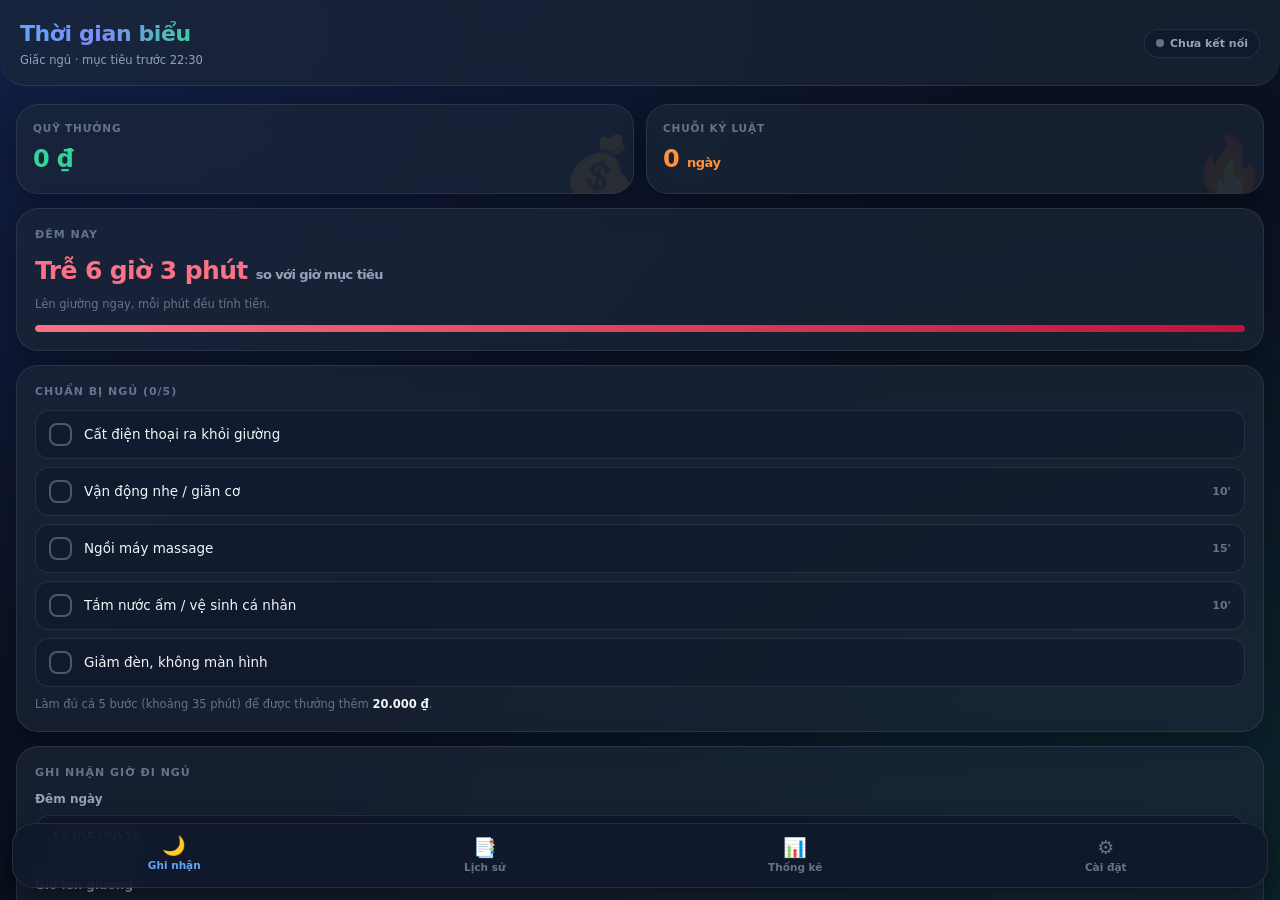
==== index.html @ df1a999c "Khoi tao Thoi gian bieu - module Giac ngu (PWA) Ung dung PWA theo doi gio di ngu voi co che thuong/p" ====
<!DOCTYPE html>
<html lang="vi">
<head>
<meta charset="UTF-8">
<meta name="viewport" content="width=device-width, initial-scale=1, viewport-fit=cover, maximum-scale=1, user-scalable=no">
<title>Thời gian biểu</title>
<meta name="description" content="Thời gian biểu cá nhân - bắt đầu với module giấc ngủ, thưởng phạt bằng tiền, đồng bộ Google Sheets.">
<meta name="theme-color" content="#0b1121">
<meta name="mobile-web-app-capable" content="yes">
<meta name="apple-mobile-web-app-capable" content="yes">
<meta name="apple-mobile-web-app-status-bar-style" content="black-translucent">
<meta name="apple-mobile-web-app-title" content="Thời gian biểu">
<link rel="manifest" href="manifest.webmanifest">
<link rel="icon" href="icons/icon-192.png">
<link rel="apple-touch-icon" href="icons/apple-touch-icon.png">
<link rel="stylesheet" href="css/style.css">
</head>
<body>

<header>
  <div class="brand">
    <h1>Thời gian biểu</h1>
    <p id="brand-sub">Kỷ luật đi ngủ đúng giờ</p>
  </div>
  <button id="sync-chip" type="button" title="Nhấn để đồng bộ lại">
    <span class="dot"></span><span id="sync-text">Ngoại tuyến</span>
  </button>
</header>

<main>

  <!-- ============ TAB: GHI NHẬN ============ -->
  <section id="tab-home" class="tab active">
    <div id="install-bar">
      <span style="flex:1">Cài app vào màn hình chính để dùng như ứng dụng thật.</span>
      <button class="btn" id="btn-install" type="button">Cài đặt</button>
    </div>

    <div class="stack">
      <div class="grid2">
        <div class="panel stat">
          <span class="ghost">&#128176;</span>
          <div class="label">Quỹ thưởng</div>
          <div class="value pos" id="ui-balance">0 &#8363;</div>
        </div>
        <div class="panel stat">
          <span class="ghost">&#128293;</span>
          <div class="label">Chuỗi kỷ luật</div>
          <div class="value warn"><span id="ui-streak">0</span> <span style="font-size:13px;font-weight:600">ngày</span></div>
        </div>
      </div>

      <div class="panel" id="countdown-panel">
        <div class="section-title">Đêm nay</div>
        <div id="cd-main">--</div>
        <div id="cd-sub" class="hint" style="margin-top:6px"></div>
        <div id="cd-bar"><span id="cd-fill"></span></div>
      </div>

      <div class="panel">
        <div class="section-title">Chuẩn bị ngủ <span id="routine-count" style="color:var(--dim);font-weight:600"></span></div>
        <div id="routine-list"></div>
        <div class="hint" id="routine-hint"></div>
      </div>

      <div class="panel">
        <div class="section-title">Ghi nhận giờ đi ngủ</div>

        <div class="field">
          <label class="fl" for="in-date">Đêm ngày</label>
          <input type="date" id="in-date">
        </div>
        <div class="field">
          <label class="fl" for="in-time">Giờ lên giường</label>
          <input type="time" id="in-time">
        </div>
        <div class="field">
          <label class="fl" for="in-wake">Giờ thức dậy <span style="color:var(--dim);font-weight:400">(không bắt buộc)</span></label>
          <input type="time" id="in-wake">
        </div>

        <div id="preview">
          <div>
            <div class="pv-msg" id="pv-msg">Chọn giờ để xem mức thưởng/phạt.</div>
            <div class="pv-msg" id="pv-extra" style="margin-top:4px;color:var(--dim)"></div>
          </div>
          <div class="pv-amt" id="pv-amt">--</div>
        </div>

        <div style="margin-top:14px" class="btn-row">
          <button class="btn ghost" id="btn-now" type="button">&#9200; Bây giờ</button>
          <button class="btn" id="btn-save" type="button">&#10003; Xác nhận</button>
        </div>
      </div>

      <div class="panel">
        <div class="section-title">Gần đây</div>
        <div id="recent-list" class="stack"></div>
      </div>
    </div>
  </section>

  <!-- ============ TAB: LỊCH SỬ ============ -->
  <section id="tab-history" class="tab">
    <div class="stack">
      <div class="panel">
        <div class="section-title">Bộ lọc</div>
        <select id="filter-month"></select>
        <div class="btn-row" style="margin-top:12px">
          <button class="btn ghost" id="btn-pull" type="button">&#8681; Tải từ Sheet</button>
          <button class="btn ghost" id="btn-export" type="button">&#128190; Xuất CSV</button>
        </div>
      </div>
      <div id="history-list" class="stack"></div>
    </div>
  </section>

  <!-- ============ TAB: THỐNG KÊ ============ -->
  <section id="tab-stats" class="tab">
    <div class="stack">
      <div class="panel">
        <div class="section-title">14 ngày gần nhất</div>
        <div class="chart" id="chart"></div>
        <div class="legend">
          <span><i style="background:#34d399"></i>Đúng giờ</span>
          <span><i style="background:#fb7185"></i>Trễ giờ</span>
          <span><i style="background:rgba(148,163,184,.3)"></i>Không ghi</span>
        </div>
        <div class="hint">Cột càng cao = đi ngủ càng muộn.</div>
      </div>

      <div class="grid2">
        <div class="panel stat">
          <div class="label">Thưởng tháng này</div>
          <div class="value pos" id="st-month-reward" style="font-size:19px">0 &#8363;</div>
        </div>
        <div class="panel stat">
          <div class="label">Phạt tháng này</div>
          <div class="value neg" id="st-month-penalty" style="font-size:19px">0 &#8363;</div>
        </div>
      </div>

      <div class="panel">
        <div class="section-title">Tổng quan</div>
        <div class="kv"><span class="k">Số đêm đã ghi</span><span class="v" id="st-count">0</span></div>
        <div class="kv"><span class="k">Tỉ lệ đúng giờ</span><span class="v" id="st-rate">0%</span></div>
        <div class="kv"><span class="k">Giờ ngủ trung bình</span><span class="v" id="st-avg">--:--</span></div>
        <div class="kv"><span class="k">Thời lượng ngủ TB</span><span class="v" id="st-dur">--</span></div>
        <div class="kv"><span class="k">Chuỗi dài nhất</span><span class="v" id="st-best">0 ngày</span></div>
        <div class="kv"><span class="k">Chuỗi hiện tại</span><span class="v" id="st-cur">0 ngày</span></div>
        <div class="kv"><span class="k">Tổng quỹ</span><span class="v" id="st-total">0 &#8363;</span></div>
      </div>
    </div>
  </section>

  <!-- ============ TAB: CÀI ĐẶT ============ -->
  <section id="tab-settings" class="tab">
    <div class="stack">

      <div class="panel">
        <div class="section-title">Kết nối Google Sheets</div>
        <div class="field">
          <label class="fl" for="set-url">URL Web App (/exec)</label>
          <input type="url" id="set-url" placeholder="https://script.google.com/macros/s/.../exec" autocomplete="off" spellcheck="false">
        </div>
        <div class="btn-row" style="margin-top:12px">
          <button class="btn ghost" id="btn-test" type="button">Kiểm tra</button>
          <button class="btn" id="btn-save-url" type="button">Lưu URL</button>
        </div>
        <div class="hint" id="conn-info">Chưa kiểm tra kết nối.</div>
      </div>

      <div class="panel">
        <details class="acc">
          <summary>Hướng dẫn cài đặt Google Sheets</summary>
          <ol class="guide">
            <li>Mở Google Sheet của bạn &rarr; menu <b>Tiện ích mở rộng</b> (Extensions) &rarr; <b>Apps Script</b>.</li>
            <li>Xóa hết mã cũ, dán toàn bộ nội dung file <b>gas/Code.gs</b> đi kèm app này vào.</li>
            <li>Bấm <b>Deploy</b> &rarr; <b>New deployment</b> &rarr; chọn loại <b>Web app</b>.</li>
            <li>Đặt <b>Execute as: Me</b> và <b>Who has access: Anyone</b>. Bấm <b>Deploy</b> và cấp quyền.</li>
            <li>Sao chép <b>Web app URL</b> (kết thúc bằng <code class="inline">/exec</code>) rồi dán vào ô URL ở trên và bấm <b>Lưu URL</b>.</li>
            <li>Mỗi lần sửa mã trong Apps Script, phải bấm <b>Deploy &rarr; Manage deployments &rarr; Edit &rarr; New version</b> thì thay đổi mới có hiệu lực.</li>
          </ol>
          <div class="hint">Nếu bấm <b>Kiểm tra</b> báo lỗi: kiểm tra lại quyền truy cập phải là <b>Anyone</b> (không phải "Anyone with Google account").</div>
        </details>
      </div>

      <div class="panel">
        <div class="section-title">Bảng thưởng / phạt theo giờ đi ngủ</div>
        <div class="rule-head">
          <span>Trước</span><span>Tiền (đ)</span><span>Thông điệp</span><span></span>
        </div>
        <div id="rules-list"></div>
        <button class="btn ghost" id="btn-add-rule" type="button" style="margin-top:8px">+ Thêm mốc</button>
        <div class="field" style="margin-top:14px">
          <label class="fl" for="set-overflow">Phạt thêm mỗi giờ sau mốc cuối (đ)</label>
          <input type="number" id="set-overflow" step="10000">
        </div>
        <div class="grid2" style="margin-top:12px">
          <div class="field" style="margin:0">
            <label class="fl" for="set-ontime">Đúng giờ khi ngủ trước</label>
            <input type="time" id="set-ontime">
          </div>
          <div class="field" style="margin:0">
            <label class="fl" for="set-reset">Mất chuỗi nếu ngủ sau</label>
            <input type="time" id="set-reset">
          </div>
        </div>
        <div class="hint">
          <b>Trước</b>: mốc giờ kết thúc của bậc, gõ <b>24:00 - 27:00</b> cho khung rạng sáng (0h - 3h).
          Tiền dương = thưởng, âm = phạt. Ngủ trước mốc <b>Đúng giờ</b> thì chuỗi +1; ngủ sau mốc <b>Mất chuỗi</b> thì chuỗi về 0; ở giữa thì giữ nguyên.
        </div>
      </div>

      <div class="panel">
        <div class="section-title">Thưởng chuỗi</div>
        <div class="rule-head" style="grid-template-columns:78px 1fr 34px"><span>Số ngày</span><span>Thưởng (đ)</span><span></span></div>
        <div id="miles-list"></div>
        <button class="btn ghost" id="btn-add-mile" type="button" style="margin-top:8px">+ Thêm mốc chuỗi</button>
      </div>

      <div class="panel">
        <div class="section-title">Chuẩn bị ngủ</div>
        <div class="rule-head" style="grid-template-columns:1fr 62px 34px"><span>Việc cần làm</span><span>Phút</span><span></span></div>
        <div id="routine-edit"></div>
        <button class="btn ghost" id="btn-add-step" type="button" style="margin-top:8px">+ Thêm bước</button>
        <div class="grid2" style="margin-top:14px">
          <div class="field" style="margin:0">
            <label class="fl" for="set-routine-bonus">Thưởng khi làm đủ (đ)</label>
            <input type="number" id="set-routine-bonus" step="5000">
          </div>
          <div class="field" style="margin:0">
            <label class="fl" for="set-winddown">Bắt đầu trước (phút)</label>
            <input type="number" id="set-winddown" step="5">
          </div>
        </div>
      </div>

      <div class="panel">
        <div class="section-title">Nhắc nhở</div>
        <div class="field">
          <label class="fl" for="set-remind">Giờ nhắc chuẩn bị ngủ</label>
          <input type="time" id="set-remind">
        </div>
        <div class="btn-row" style="margin-top:12px">
          <button class="btn ghost" id="btn-notify" type="button">Bật thông báo</button>
        </div>
        <div class="hint">
          Thông báo trong app chỉ chạy khi app đang mở hoặc chạy nền.
          Muốn <b>tự động 100%</b>, hãy chạy hàm <code class="inline">setupTriggers()</code> trong Apps Script:
          Google sẽ tự gửi email nhắc đi ngủ mỗi tối, tự chấm "không ghi nhận" nếu bạn quên, và gửi báo cáo tuần - kể cả khi bạn không mở app.
        </div>
      </div>

      <div class="panel">
        <div class="section-title">Dữ liệu</div>
        <div class="btn-row">
          <button class="btn ghost" id="btn-save-settings" type="button">Lưu cài đặt</button>
          <button class="btn danger" id="btn-clear" type="button">Xóa dữ liệu</button>
        </div>
        <div class="hint">Xóa dữ liệu chỉ xóa trên điện thoại, Google Sheet vẫn giữ nguyên. Có thể bấm <b>Tải từ Sheet</b> ở tab Lịch sử để khôi phục.</div>
      </div>

      <div class="panel" style="text-align:center;color:var(--dim);font-size:11.5px">
        Thời gian biểu &middot; Module Giấc ngủ &middot; v1.0
      </div>
    </div>
  </section>

</main>

<nav>
  <button type="button" class="on" data-tab="home"><span class="ic">&#127769;</span>Ghi nhận</button>
  <button type="button" data-tab="history"><span class="ic">&#128209;</span>Lịch sử</button>
  <button type="button" data-tab="stats"><span class="ic">&#128202;</span>Thống kê</button>
  <button type="button" data-tab="settings"><span class="ic">&#9881;</span>Cài đặt</button>
</nav>

<div id="toast">
  <span class="ti" id="toast-ic">&#10003;</span>
  <div style="flex:1">
    <div class="tt" id="toast-title"></div>
    <div class="tm" id="toast-msg"></div>
  </div>
</div>

<script src="js/rules.js"></script>
<script src="js/sync.js"></script>
<script src="js/app.js"></script>
</body>
</html>
---- css/style.css ----
/* ===== Theo dõi giấc ngủ - PWA ===== */
:root {
  --bg: #0b1121;
  --panel: rgba(30, 41, 59, .62);
  --line: rgba(255, 255, 255, .09);
  --txt: #f1f5f9;
  --muted: #94a3b8;
  --dim: #64748b;
  --blue: #60a5fa;
  --green: #34d399;
  --red: #fb7185;
  --amber: #fbbf24;
  --orange: #fb923c;
  --radius: 22px;
  --safe-b: env(safe-area-inset-bottom, 0px);
  --safe-t: env(safe-area-inset-top, 0px);
}

* { box-sizing: border-box; margin: 0; padding: 0; -webkit-tap-highlight-color: transparent; }

html, body { height: 100%; overscroll-behavior-y: none; }

body {
  font-family: system-ui, -apple-system, "Segoe UI", Roboto, "Helvetica Neue", sans-serif;
  background-color: var(--bg);
  background-image:
    radial-gradient(at 0% 0%, rgba(30, 58, 138, .35) 0, transparent 55%),
    radial-gradient(at 100% 100%, rgba(16, 185, 129, .12) 0, transparent 55%);
  background-attachment: fixed;
  color: var(--txt);
  display: flex;
  flex-direction: column;
  font-size: 15px;
  line-height: 1.45;
}

/* ---------- Header ---------- */
header {
  padding: calc(var(--safe-t) + 18px) 20px 16px;
  background: var(--panel);
  backdrop-filter: blur(14px);
  -webkit-backdrop-filter: blur(14px);
  border-bottom: 1px solid var(--line);
  border-radius: 0 0 26px 26px;
  display: flex;
  align-items: center;
  justify-content: space-between;
  gap: 12px;
  position: sticky;
  top: 0;
  z-index: 20;
}
.brand h1 {
  font-size: 22px;
  font-weight: 800;
  letter-spacing: -.4px;
  background: linear-gradient(90deg, #60a5fa, #818cf8 45%, #34d399);
  -webkit-background-clip: text;
  background-clip: text;
  color: transparent;
}
.brand p { font-size: 11.5px; color: var(--muted); margin-top: 2px; }

#sync-chip {
  display: flex;
  align-items: center;
  gap: 6px;
  font-size: 11px;
  font-weight: 600;
  padding: 7px 11px;
  border-radius: 999px;
  border: 1px solid var(--line);
  background: rgba(15, 23, 42, .6);
  color: var(--muted);
  white-space: nowrap;
  cursor: pointer;
  font-family: inherit;
}
#sync-chip .dot { width: 8px; height: 8px; border-radius: 50%; background: var(--dim); flex: none; }
#sync-chip.ok { color: var(--green); border-color: rgba(52, 211, 153, .35); }
#sync-chip.ok .dot { background: var(--green); box-shadow: 0 0 8px var(--green); }
#sync-chip.wait { color: var(--amber); border-color: rgba(251, 191, 36, .35); }
#sync-chip.wait .dot { background: var(--amber); animation: pulse 1.4s infinite; }
#sync-chip.err { color: var(--red); border-color: rgba(251, 113, 133, .35); }
#sync-chip.err .dot { background: var(--red); }
@keyframes pulse { 50% { opacity: .25; } }

/* ---------- Layout ---------- */
main {
  flex: 1;
  overflow-y: auto;
  -webkit-overflow-scrolling: touch;
  padding: 18px 16px calc(96px + var(--safe-b));
}
.tab { display: none; }
.tab.active { display: block; animation: rise .32s cubic-bezier(.16, 1, .3, 1); }
@keyframes rise { from { opacity: 0; transform: translateY(14px); } to { opacity: 1; transform: none; } }

.panel {
  background: var(--panel);
  backdrop-filter: blur(12px);
  -webkit-backdrop-filter: blur(12px);
  border: 1px solid var(--line);
  border-radius: var(--radius);
  padding: 18px;
  box-shadow: 0 8px 28px rgba(0, 0, 0, .28);
}
.stack > * + * { margin-top: 14px; }
.grid2 { display: grid; grid-template-columns: 1fr 1fr; gap: 12px; }
.section-title {
  font-size: 11px;
  text-transform: uppercase;
  letter-spacing: .09em;
  color: var(--dim);
  font-weight: 700;
  margin-bottom: 10px;
}
.field + .field { margin-top: 12px; }

/* ---------- Stat cards ---------- */
.stat { position: relative; overflow: hidden; padding: 16px; }
.stat .label { font-size: 10.5px; text-transform: uppercase; letter-spacing: .08em; color: var(--dim); font-weight: 700; }
.stat .value { font-size: 24px; font-weight: 800; margin-top: 6px; letter-spacing: -.5px; }
.stat .ghost { position: absolute; right: -4px; bottom: -18px; font-size: 60px; opacity: .08; }
.pos { color: var(--green); }
.neg { color: var(--red); }
.warn { color: var(--orange); }

/* ---------- Form ---------- */
label.fl { display: block; font-size: 12px; font-weight: 600; color: var(--muted); margin-bottom: 6px; }
input, select, textarea {
  width: 100%;
  font: inherit;
  color: var(--txt);
  background: rgba(15, 23, 42, .72);
  border: 1px solid rgba(255, 255, 255, .1);
  border-radius: 14px;
  padding: 12px 14px;
  transition: border-color .2s, box-shadow .2s;
}
input:focus, select:focus, textarea:focus {
  outline: none;
  border-color: var(--blue);
  box-shadow: 0 0 0 3px rgba(96, 165, 250, .18);
}
input[type="time"], input[type="date"] { min-height: 48px; }

.btn {
  display: flex;
  align-items: center;
  justify-content: center;
  gap: 8px;
  width: 100%;
  font: inherit;
  font-weight: 700;
  color: #fff;
  border: none;
  border-radius: 16px;
  padding: 15px;
  cursor: pointer;
  transition: transform .12s, opacity .2s;
  background: linear-gradient(135deg, #3b82f6, #6366f1);
  box-shadow: 0 8px 22px rgba(59, 130, 246, .28);
}
.btn:active { transform: scale(.975); }
.btn:disabled { opacity: .5; cursor: not-allowed; }
.btn.ghost { background: rgba(148, 163, 184, .12); box-shadow: none; color: var(--txt); border: 1px solid var(--line); }
.btn.danger { background: rgba(244, 63, 94, .14); box-shadow: none; color: var(--red); border: 1px solid rgba(244, 63, 94, .3); }
.btn-row { display: flex; gap: 10px; }
.btn-row .btn { flex: 1; }

/* ---------- Preview ---------- */
#preview {
  margin-top: 14px;
  border-radius: 16px;
  padding: 14px 16px;
  border: 1px dashed var(--line);
  background: rgba(15, 23, 42, .5);
  display: flex;
  align-items: center;
  justify-content: space-between;
  gap: 12px;
}
#preview .pv-msg { font-size: 12.5px; color: var(--muted); }
#preview .pv-amt { font-size: 20px; font-weight: 800; white-space: nowrap; }

/* ---------- History ---------- */
.log {
  display: flex;
  align-items: flex-start;
  justify-content: space-between;
  gap: 12px;
  border-left: 4px solid var(--dim);
  padding: 14px 16px;
}
.log.good { border-left-color: var(--green); }
.log.bad { border-left-color: var(--red); }
.log .time { font-size: 19px; font-weight: 800; line-height: 1; }
.log .day { font-size: 11.5px; color: var(--dim); font-weight: 600; margin-left: 8px; }
.log .note { font-size: 12px; color: var(--muted); margin-top: 6px; }
.log .amt { font-size: 17px; font-weight: 800; text-align: right; white-space: nowrap; }
.log .meta { font-size: 10px; color: var(--dim); margin-top: 5px; text-align: right; }
.tag {
  display: inline-flex; align-items: center; gap: 4px;
  font-size: 10px; font-weight: 700;
  padding: 3px 8px; border-radius: 8px; margin-top: 7px;
  background: rgba(251, 146, 60, .12); color: var(--orange); border: 1px solid rgba(251, 146, 60, .25);
}
.tag.pending { background: rgba(148, 163, 184, .12); color: var(--muted); border-color: var(--line); }
.log-actions { display: flex; gap: 8px; margin-top: 9px; justify-content: flex-end; }
.icon-btn {
  background: rgba(148, 163, 184, .1); border: 1px solid var(--line);
  color: var(--muted); border-radius: 9px; padding: 4px 9px; font-size: 11px; cursor: pointer; font-family: inherit;
}
.icon-btn.del { color: var(--red); border-color: rgba(244, 63, 94, .25); }

.empty { text-align: center; padding: 44px 20px; border: 1px dashed rgba(148, 163, 184, .25); border-radius: var(--radius); color: var(--muted); font-size: 13px; }
.empty .em { font-size: 40px; display: block; margin-bottom: 10px; opacity: .55; }

/* ---------- Chart ---------- */
.chart { display: flex; align-items: flex-end; gap: 5px; height: 132px; padding-top: 6px; }
.chart .col { flex: 1; display: flex; flex-direction: column; align-items: center; gap: 5px; height: 100%; justify-content: flex-end; }
.chart .bar { width: 100%; border-radius: 5px 5px 2px 2px; min-height: 4px; background: linear-gradient(180deg, #34d399, #059669); transition: height .4s; }
.chart .bar.late { background: linear-gradient(180deg, #fb7185, #be123c); }
.chart .bar.none { background: rgba(148, 163, 184, .16); }
.chart .cl { font-size: 9px; color: var(--dim); }
.legend { display: flex; gap: 14px; font-size: 11px; color: var(--muted); margin-top: 10px; }
.legend i { width: 9px; height: 9px; border-radius: 3px; display: inline-block; margin-right: 5px; }

.kv { display: flex; justify-content: space-between; align-items: center; padding: 11px 0; border-bottom: 1px solid rgba(255, 255, 255, .05); font-size: 13.5px; }
.kv:last-child { border-bottom: none; }
.kv .k { color: var(--muted); }
.kv .v { font-weight: 700; }

/* ---------- Rules editor ---------- */
.rule-row { display: grid; grid-template-columns: 78px 92px 1fr 34px; gap: 7px; align-items: center; margin-bottom: 8px; }
.rule-row input, .rule-row select { padding: 9px 8px; font-size: 12.5px; border-radius: 10px; }
.rule-row .rm { background: rgba(244, 63, 94, .1); border: 1px solid rgba(244, 63, 94, .25); color: var(--red); border-radius: 10px; height: 38px; cursor: pointer; font-size: 15px; font-family: inherit; }
.rule-head { display: grid; grid-template-columns: 78px 92px 1fr 34px; gap: 7px; font-size: 10px; color: var(--dim); font-weight: 700; text-transform: uppercase; margin-bottom: 6px; letter-spacing: .05em; }
.hint { font-size: 11.5px; color: var(--dim); line-height: 1.6; margin-top: 8px; }
.hint b { color: var(--txt); }

/* ---------- Guide ---------- */
ol.guide { padding-left: 20px; font-size: 13px; color: var(--muted); }
ol.guide li { margin-bottom: 9px; }
ol.guide b { color: var(--txt); }
code.inline { background: rgba(15, 23, 42, .8); border: 1px solid var(--line); border-radius: 6px; padding: 1px 6px; font-size: 12px; color: var(--blue); word-break: break-all; }

details.acc { border: 1px solid var(--line); border-radius: 14px; padding: 12px 14px; background: rgba(15, 23, 42, .4); }
details.acc summary { cursor: pointer; font-weight: 700; font-size: 13.5px; list-style: none; display: flex; justify-content: space-between; }
details.acc summary::-webkit-details-marker { display: none; }
details.acc summary::after { content: "\25BE"; color: var(--muted); }
details.acc[open] summary::after { content: "\25B4"; }
details.acc > *:not(summary) { margin-top: 12px; }

/* ---------- Bottom nav ---------- */
nav {
  position: fixed;
  left: 12px; right: 12px;
  bottom: calc(12px + var(--safe-b));
  display: grid;
  grid-template-columns: repeat(4, 1fr);
  background: rgba(17, 25, 44, .88);
  backdrop-filter: blur(18px);
  -webkit-backdrop-filter: blur(18px);
  border: 1px solid var(--line);
  border-radius: 22px;
  padding: 8px 6px;
  z-index: 30;
  box-shadow: 0 12px 34px rgba(0, 0, 0, .45);
}
nav button {
  background: none; border: none; color: var(--dim); font-family: inherit;
  font-size: 10.5px; font-weight: 600; cursor: pointer;
  display: flex; flex-direction: column; align-items: center; gap: 4px;
  padding: 6px 0; transition: color .2s, transform .2s;
}
nav button .ic { font-size: 19px; line-height: 1; }
nav button.on { color: var(--blue); transform: translateY(-2px); }

/* ---------- Toast ---------- */
#toast {
  position: fixed;
  top: calc(var(--safe-t) + 12px); left: 12px; right: 12px;
  z-index: 60;
  display: flex; align-items: center; gap: 12px;
  background: rgba(17, 25, 44, .96);
  backdrop-filter: blur(14px);
  border: 1px solid var(--line);
  border-radius: 18px; padding: 13px 16px;
  box-shadow: 0 14px 34px rgba(0, 0, 0, .5);
  opacity: 0; transform: translateY(-24px); pointer-events: none;
  transition: opacity .3s, transform .3s;
}
#toast.show { opacity: 1; transform: none; }
#toast .ti { font-size: 21px; }
#toast .tt { font-weight: 700; font-size: 13.5px; }
#toast .tm { font-size: 12px; color: var(--muted); }
#toast.ok { border-color: rgba(52, 211, 153, .4); }
#toast.err { border-color: rgba(251, 113, 133, .4); }

#install-bar {
  display: none; align-items: center; gap: 12px;
  margin-bottom: 14px; padding: 13px 15px;
  border-radius: 18px; border: 1px solid rgba(96, 165, 250, .3);
  background: linear-gradient(135deg, rgba(59, 130, 246, .16), rgba(99, 102, 241, .1));
  font-size: 12.5px;
}
#install-bar.show { display: flex; }
#install-bar .btn { width: auto; padding: 9px 14px; font-size: 12.5px; border-radius: 12px; }

/* ---------- Countdown ---------- */
#cd-main { font-size: 25px; font-weight: 800; letter-spacing: -.6px; }
#cd-main small { font-size: 13px; font-weight: 600; color: var(--muted); }
#cd-bar { height: 7px; border-radius: 999px; background: rgba(148, 163, 184, .16); margin-top: 12px; overflow: hidden; }
#cd-fill { display: block; height: 100%; width: 0; border-radius: 999px; background: linear-gradient(90deg, #34d399, #60a5fa); transition: width .5s, background .5s; }
#countdown-panel.soon #cd-fill { background: linear-gradient(90deg, #fbbf24, #fb923c); }
#countdown-panel.over #cd-fill { background: linear-gradient(90deg, #fb7185, #be123c); }
#countdown-panel.soon #cd-main { color: var(--amber); }
#countdown-panel.over #cd-main { color: var(--red); }

/* ---------- Routine checklist ---------- */
.step {
  display: flex; align-items: center; gap: 12px;
  padding: 12px 13px; border-radius: 14px;
  border: 1px solid var(--line); background: rgba(15, 23, 42, .45);
  cursor: pointer; user-select: none; transition: border-color .2s, background .2s;
}
.step + .step { margin-top: 8px; }
.step .box {
  width: 23px; height: 23px; border-radius: 8px; flex: none;
  border: 2px solid rgba(148, 163, 184, .45);
  display: flex; align-items: center; justify-content: center;
  font-size: 13px; color: transparent; transition: all .2s;
}
.step .lb { flex: 1; font-size: 13.5px; }
.step .mn { font-size: 11px; color: var(--dim); font-weight: 700; }
.step.done { border-color: rgba(52, 211, 153, .4); background: rgba(52, 211, 153, .07); }
.step.done .box { background: var(--green); border-color: var(--green); color: #06281c; }
.step.done .lb { color: var(--muted); text-decoration: line-through; }
.routine-edit-row { display: grid; grid-template-columns: 1fr 62px 34px; gap: 7px; align-items: center; margin-bottom: 8px; }
.routine-edit-row input { padding: 9px 10px; font-size: 12.5px; border-radius: 10px; }
.routine-edit-row .rm { background: rgba(244, 63, 94, .1); border: 1px solid rgba(244, 63, 94, .25); color: var(--red); border-radius: 10px; height: 38px; cursor: pointer; font-family: inherit; }
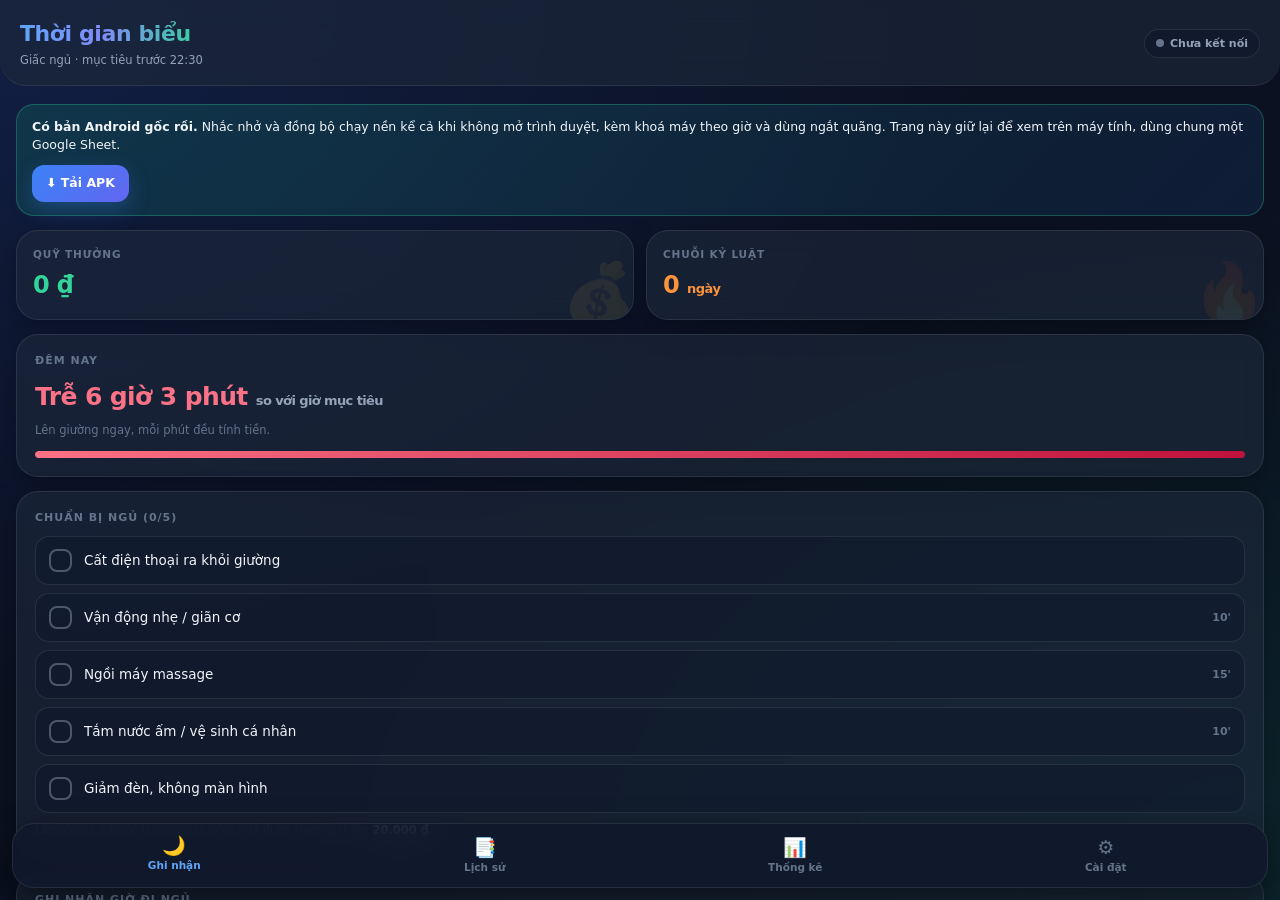
==== commit ea86d4d3: "Chuyen module Giac ngu tu PWA sang app Android goc Gio ba module nam trong CUNG MOT app goc: Giac ng" ====
--- a/index.html
+++ b/index.html
@@ -31,6 +31,16 @@
 
   <!-- ============ TAB: GHI NHẬN ============ -->
   <section id="tab-home" class="tab active">
+    <!-- Bản Android gốc mới là bản chính: nhắc nhở và đồng bộ chạy kể cả khi
+         không mở trình duyệt, và có thêm khoá máy + dùng ngắt quãng. Trang web
+         này giữ lại để xem trên máy tính, dùng chung một Google Sheet. -->
+    <div id="apk-bar">
+      <span><b>Có bản Android gốc rồi.</b> Nhắc nhở và đồng bộ chạy nền kể cả khi
+      không mở trình duyệt, kèm khoá máy theo giờ và dùng ngắt quãng. Trang này
+      giữ lại để xem trên máy tính, dùng chung một Google Sheet.</span>
+      <a class="btn" href="https://github.com/hovidu86/ThoiGianBieu/raw/main/android/dist-apk/ThoiGianBieu.apk">&#11015; Tải APK</a>
+    </div>
+
     <div id="install-bar">
       <span style="flex:1">Cài app vào màn hình chính để dùng như ứng dụng thật.</span>
       <button class="btn" id="btn-install" type="button">Cài đặt</button>
--- a/css/style.css
+++ b/css/style.css
@@ -309,6 +309,19 @@
 #install-bar.show { display: flex; }
 #install-bar .btn { width: auto; padding: 9px 14px; font-size: 12.5px; border-radius: 12px; }
 
+/* Dải giới thiệu bản Android gốc. Bản web giữ lại để xem trên máy tính. */
+#apk-bar {
+  display: flex; flex-direction: column; align-items: flex-start; gap: 10px;
+  margin-bottom: 14px; padding: 13px 15px;
+  border-radius: 18px; border: 1px solid rgba(52, 211, 153, .3);
+  background: linear-gradient(135deg, rgba(16, 185, 129, .16), rgba(59, 130, 246, .1));
+  font-size: 12.5px; line-height: 1.5;
+}
+#apk-bar .btn {
+  width: auto; padding: 9px 14px; font-size: 12.5px; border-radius: 12px;
+  text-decoration: none; display: inline-block;
+}
+
 /* ---------- Countdown ---------- */
 #cd-main { font-size: 25px; font-weight: 800; letter-spacing: -.6px; }
 #cd-main small { font-size: 13px; font-weight: 600; color: var(--muted); }
